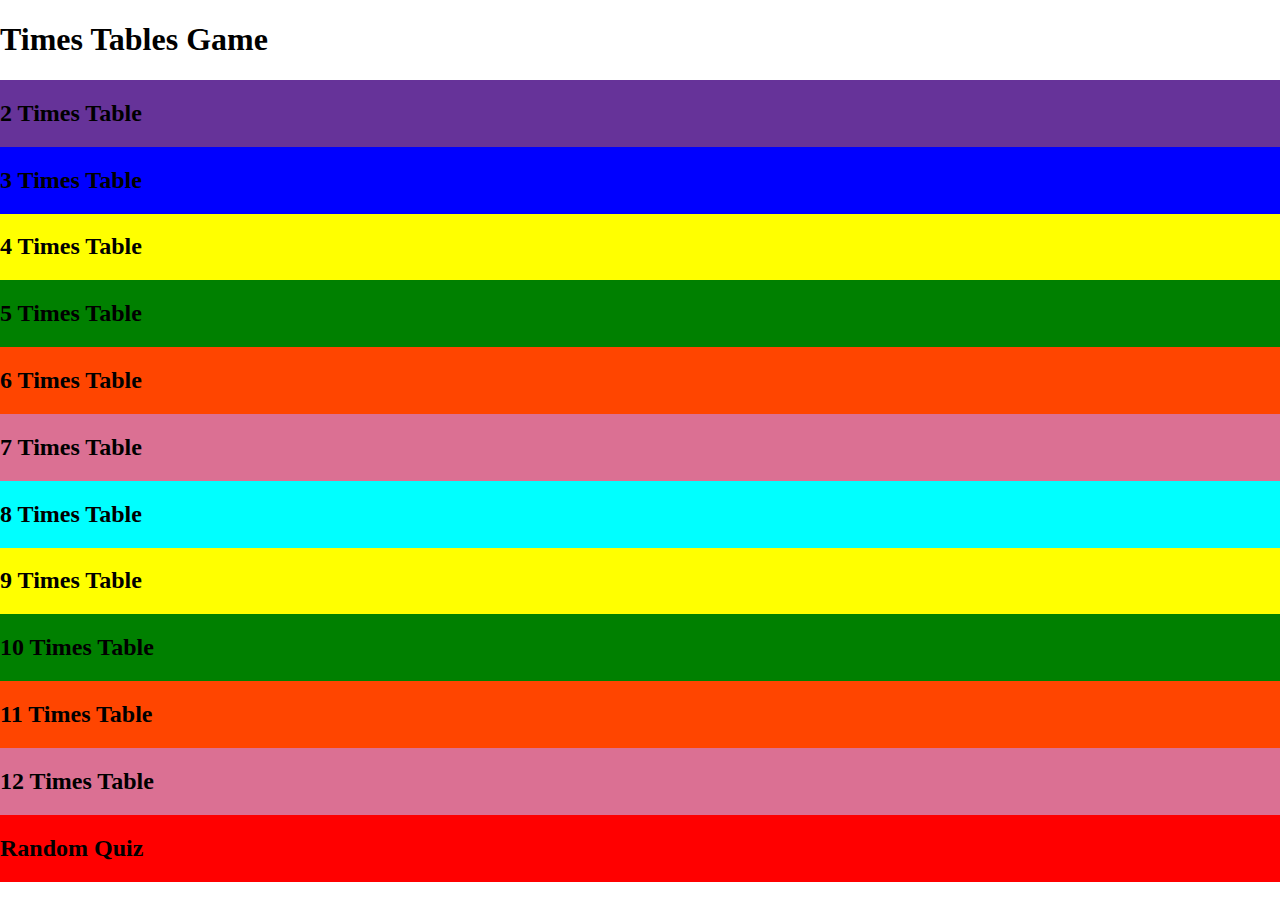
==== index.html @ d4e3c183 "changing up style of page" ====
<!DOCTYPE html>
<html lang="en">
<head>
    <meta charset="UTF-8">
    <meta http-equiv="X-UA-Compatible" content="IE=edge">
    <meta name="viewport" content="width=device-width, initial-scale=1.0">
    <link rel="stylesheet" href="./style.css">
    <title>Home</title>
</head>
<body>
    <h1>Times Tables Game</h1>
    <main>
    <div class="tile t2">
        <h2 class="cardTitle">2 Times Table</h2>
    </div>
    <div class="tile t3">
        <h2 class="cardTitle">3 Times Table</h2>
    </div>
    <div class="tile t4">
        <h2 class="cardTitle">4 Times Table</h2>
    </div>
    <div class="tile t5">
        <h2 class="cardTitle">5 Times Table</h2>
    </div>
    <div class="tile t6">
        <h2 class="cardTitle">6 Times Table</h2>
    </div>
    <div class="tile t7">
        <h2 class="cardTitle">7 Times Table</h2>
    </div>
    <div class="tile t8">
        <h2 class="cardTitle">8 Times Table</h2>
    </div>
    <div class="tile t9">
        <h2 class="cardTitle">9 Times Table</h2>
    </div>
    <div class="tile t10">
        <h2 class="cardTitle">10 Times Table</h2>
    </div>
    <div class="tile t11">
        <h2 class="cardTitle">11 Times Table</h2>
    </div>
    <div class="tile t12">
        <h2 class="cardTitle">12 Times Table</h2>
    </div>
    <div class="tile t1">
        <h2 class="cardTitle">Random Quiz</h2>
    </div>
</main>
</body>
</html>
---- style.css ----
body{
    margin: 0;
    box-sizing: border-box;
    padding: 0;
}

main {
    display: grid;
    flex-wrap: wrap;
    
}

.t1 {
    background-color: red;
}
.t2 {
    background-color: rebeccapurple;
}
.t3 {
    background-color: blue;
}
.t4 {
    background-color: yellow;
}
.t5 {
    background-color: green;
}
.t6 {
    background-color: orangered;
}
.t7 {
    background-color: palevioletred;
}
.t8 {
    background-color: aqua;
}
.t9 {
    background-color: yellow;
}
.t10 {
    background-color: green;
}
.t11 {
    background-color: orangered;
}
.t12 {
    background-color: palevioletred;
}
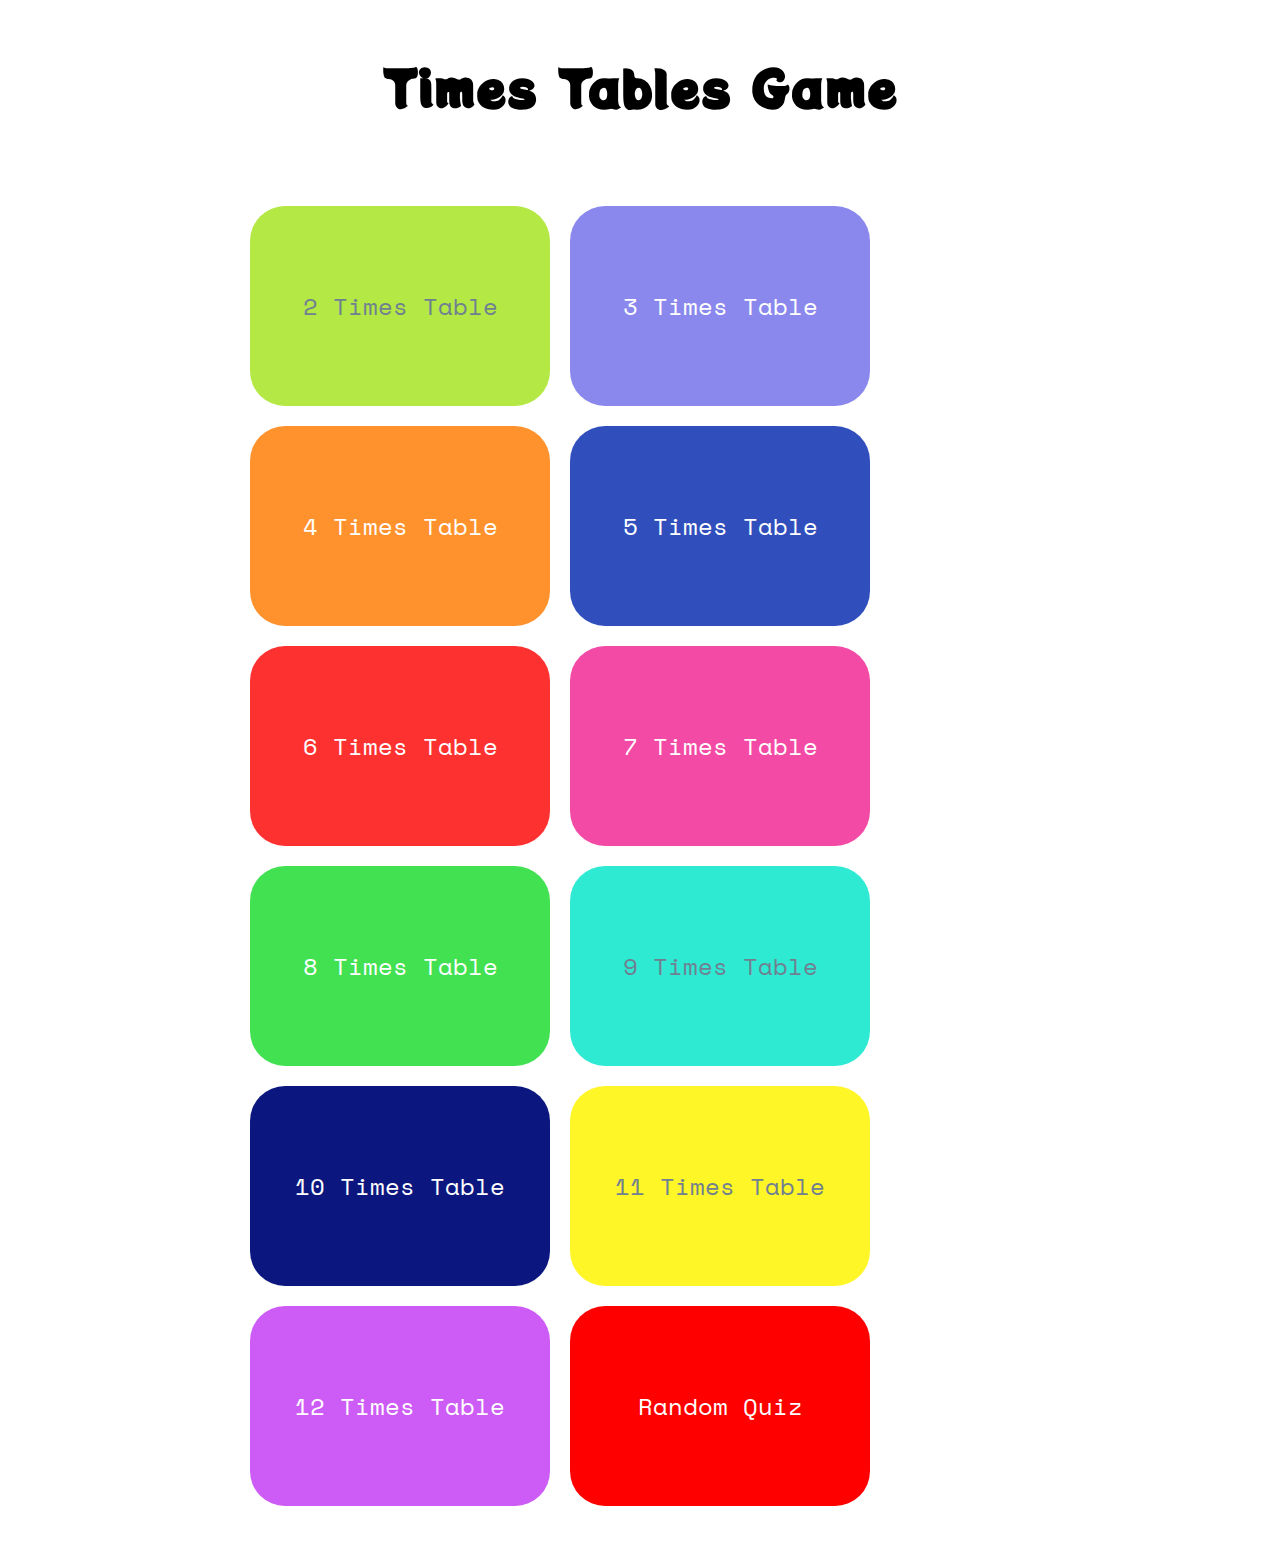
==== commit 67a7f532: "add basic layout of quiz page" ====
--- a/index.html
+++ b/index.html
@@ -1,51 +1,78 @@
 <!DOCTYPE html>
 <html lang="en">
+
 <head>
     <meta charset="UTF-8">
     <meta http-equiv="X-UA-Compatible" content="IE=edge">
     <meta name="viewport" content="width=device-width, initial-scale=1.0">
-    <link rel="stylesheet" href="./style.css">
+    <link rel="stylesheet" href="../resources/css/style.css">
     <title>Home</title>
 </head>
+
 <body>
     <h1>Times Tables Game</h1>
     <main>
-    <div class="tile t2">
-        <h2 class="cardTitle">2 Times Table</h2>
-    </div>
-    <div class="tile t3">
-        <h2 class="cardTitle">3 Times Table</h2>
-    </div>
-    <div class="tile t4">
-        <h2 class="cardTitle">4 Times Table</h2>
-    </div>
-    <div class="tile t5">
-        <h2 class="cardTitle">5 Times Table</h2>
-    </div>
-    <div class="tile t6">
-        <h2 class="cardTitle">6 Times Table</h2>
-    </div>
-    <div class="tile t7">
-        <h2 class="cardTitle">7 Times Table</h2>
-    </div>
-    <div class="tile t8">
-        <h2 class="cardTitle">8 Times Table</h2>
-    </div>
-    <div class="tile t9">
-        <h2 class="cardTitle">9 Times Table</h2>
-    </div>
-    <div class="tile t10">
-        <h2 class="cardTitle">10 Times Table</h2>
-    </div>
-    <div class="tile t11">
-        <h2 class="cardTitle">11 Times Table</h2>
-    </div>
-    <div class="tile t12">
-        <h2 class="cardTitle">12 Times Table</h2>
-    </div>
-    <div class="tile t1">
-        <h2 class="cardTitle">Random Quiz</h2>
-    </div>
-</main>
+        <a href="./two.html">
+            <div class="tile t2">
+                <h2 class="cardTitle">2 Times Table</h2>
+            </div>
+        </a>
+        <a href="./three.html">
+            <div class="tile t3">
+                <h2 class="cardTitle">3 Times Table</h2>
+            </div>
+        </a>
+        <a href="./four.html">
+            <div class="tile t4">
+                <h2 class="cardTitle">4 Times Table</h2>
+            </div>
+        </a>
+        <a href="./five.html">
+            <div class="tile t5">
+                <h2 class="cardTitle">5 Times Table</h2>
+            </div>
+        </a>
+        <a href="./six.html">
+            <div class="tile t6">
+                <h2 class="cardTitle">6 Times Table</h2>
+            </div>
+        </a>
+        <a href="./seven.html">
+            <div class="tile t7">
+                <h2 class="cardTitle">7 Times Table</h2>
+            </div>
+        </a>
+        <a href="./eight.html">
+            <div class="tile t8">
+                <h2 class="cardTitle">8 Times Table</h2>
+            </div>
+        </a>
+        <a href="./nine.html">
+            <div class="tile t9">
+                <h2 class="cardTitle">9 Times Table</h2>
+            </div>
+        </a>
+        <a href="./ten.html">
+            <div class="tile t10">
+                <h2 class="cardTitle">10 Times Table</h2>
+            </div>
+        </a>
+        <a href="./eleven.html">
+            <div class="tile t11">
+                <h2 class="cardTitle">11 Times Table</h2>
+            </div>
+        </a>
+        <a href="./twelve.html">
+            <div class="tile t12">
+                <h2 class="cardTitle">12 Times Table</h2>
+            </div>
+        </a>
+        <a href="./results.html">
+            <div class="tile t1">
+                <h2 class="cardTitle">Random Quiz</h2>
+            </div>
+        </a>
+    </main>
 </body>
+
 </html>--- a/resources/css/style.css
+++ b/resources/css/style.css
@@ -0,0 +1,85 @@
+@import url('https://fonts.googleapis.com/css2?family=Potta+One&family=Space+Mono&display=swap');
+
+body{
+    margin: 0;
+    box-sizing: border-box;
+    padding: 0;
+}
+
+main {
+    display: flex;
+    flex-wrap: wrap;
+    padding: 50px 250px;
+    gap: 20px;
+}
+
+a {
+    text-decoration: none;
+}
+
+h1 {
+    text-align: center;
+    font-family: 'Potta One', cursive;
+    font-size: 50px;
+    margin-top: 50px;
+}
+
+.tile {
+    border-radius: 35px;
+    height: 200px;
+    width: 300px;
+    display: flex;
+    align-items: center;
+    justify-content: center;
+    flex-grow: 1;
+    flex-basis: auto;
+    min-width: 300px;
+}
+
+.cardTitle {
+    color: white;
+    font-family: 'Space Mono', monospace;
+    font-weight: 100;
+    
+}
+
+.t2 .cardTitle, .t9 .cardTitle, .t11 .cardTitle {
+    color: slategrey;
+}
+
+.t1 {
+    background-color: red;
+}
+.t2 {
+    background-color: #B3E845;
+}
+.t3 {
+    background-color: #8A88ED;
+}
+.t4 {
+    background-color:#FF922D;
+}
+.t5 {
+    background-color: #304FBD;
+}
+.t6 {
+    background-color: #FE3131;
+}
+.t7 {
+    background-color: #F34AA5;
+}
+.t8 {
+    background-color: #42E152;
+}
+.t9 {
+    background-color: #2EEAD3;
+}
+.t10 {
+    background-color: #0B177E;
+}
+.t11 {
+    background-color: #FFF628;
+}
+.t12 {
+    background-color: #CD5BF5;
+}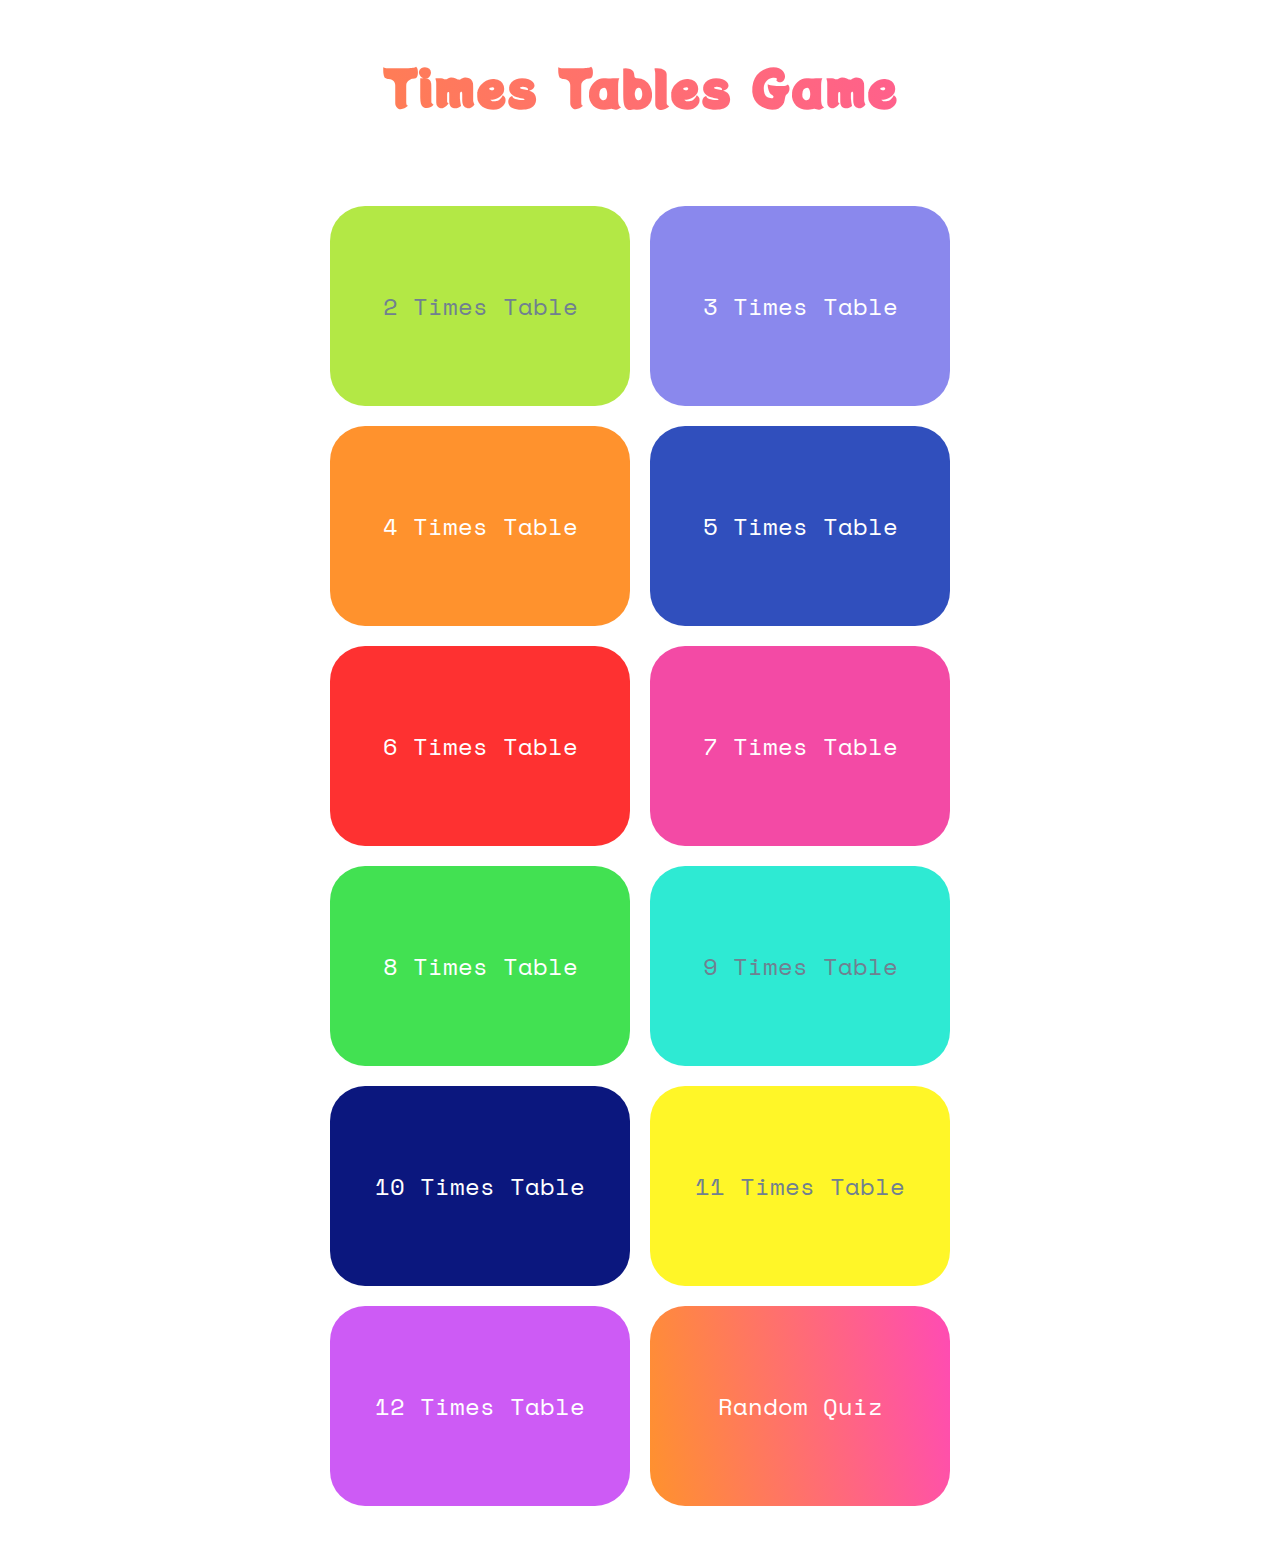
==== commit 635b9b57: "linked html to js" ====
--- a/index.html
+++ b/index.html
@@ -5,74 +5,75 @@
     <meta charset="UTF-8">
     <meta http-equiv="X-UA-Compatible" content="IE=edge">
     <meta name="viewport" content="width=device-width, initial-scale=1.0">
-    <link rel="stylesheet" href="../resources/css/style.css">
+    <link rel="stylesheet" href="css/style.css">
     <title>Home</title>
 </head>
 
 <body>
     <h1>Times Tables Game</h1>
     <main>
-        <a href="./two.html">
+        <a class="2" href="pages/quizpage.html">
             <div class="tile t2">
                 <h2 class="cardTitle">2 Times Table</h2>
             </div>
         </a>
-        <a href="./three.html">
+        <a class="3" href="pages/quizpage.html">
             <div class="tile t3">
                 <h2 class="cardTitle">3 Times Table</h2>
             </div>
         </a>
-        <a href="./four.html">
+        <a class="4" href="pages/quizpage.html">
             <div class="tile t4">
                 <h2 class="cardTitle">4 Times Table</h2>
             </div>
         </a>
-        <a href="./five.html">
+        <a class="5" href="pages/quizpage.html">
             <div class="tile t5">
                 <h2 class="cardTitle">5 Times Table</h2>
             </div>
         </a>
-        <a href="./six.html">
+        <a class="6" href="pages/quizpage.html">
             <div class="tile t6">
                 <h2 class="cardTitle">6 Times Table</h2>
             </div>
         </a>
-        <a href="./seven.html">
+        <a class="7" href="pages/quizpage.html">
             <div class="tile t7">
                 <h2 class="cardTitle">7 Times Table</h2>
             </div>
         </a>
-        <a href="./eight.html">
+        <a class="8" href="pages/quizpage.html">
             <div class="tile t8">
                 <h2 class="cardTitle">8 Times Table</h2>
             </div>
         </a>
-        <a href="./nine.html">
+        <a class="9" href="pages/quizpage.html">
             <div class="tile t9">
                 <h2 class="cardTitle">9 Times Table</h2>
             </div>
         </a>
-        <a href="./ten.html">
+        <a class="10" href="pages/quizpage.html">
             <div class="tile t10">
                 <h2 class="cardTitle">10 Times Table</h2>
             </div>
         </a>
-        <a href="./eleven.html">
+        <a class="11" href="pages/quizpage.html">
             <div class="tile t11">
                 <h2 class="cardTitle">11 Times Table</h2>
             </div>
         </a>
-        <a href="./twelve.html">
+        <a class="12" href="pages/quizpage.html">
             <div class="tile t12">
                 <h2 class="cardTitle">12 Times Table</h2>
             </div>
         </a>
-        <a href="./results.html">
+        <a class="random" href="pages/random.html">
             <div class="tile t1">
                 <h2 class="cardTitle">Random Quiz</h2>
             </div>
         </a>
     </main>
+    <script src="./index.js"></script>
 </body>
 
 </html>--- a/css/style.css
+++ b/css/style.css
@@ -0,0 +1,89 @@
+@import url('https://fonts.googleapis.com/css2?family=Potta+One&family=Space+Mono&display=swap');
+
+body{
+    margin: 0;
+    box-sizing: border-box;
+    padding: 0;
+}
+
+main {
+    display: flex;
+    flex-wrap: wrap;
+    padding: 50px 250px;
+    gap: 20px;
+    justify-content: center;
+}
+
+a {
+    text-decoration: none;
+}
+
+h1 {
+    text-align: center;
+    font-family: 'Potta One', cursive;
+    font-size: 50px;
+    margin-top: 50px;
+    background: -webkit-linear-gradient(10deg,#FF922D, #ff4bb4);
+    -webkit-background-clip: text;
+    -webkit-text-fill-color: transparent;
+}
+
+.tile {
+    border-radius: 35px;
+    height: 200px;
+    width: 300px;
+    display: flex;
+    align-items: center;
+    justify-content: center;
+    flex-grow: 1;
+    flex-basis: auto;
+    min-width: 300px;
+}
+
+.cardTitle {
+    color: white;
+    font-family: 'Space Mono', monospace;
+    font-weight: 100;
+    
+}
+
+.t2 .cardTitle, .t9 .cardTitle, .t11 .cardTitle {
+    color: slategrey;
+}
+
+.t1 {
+    background: -webkit-linear-gradient(10deg,#FF922D, #ff4bb4);
+}
+.t2 {
+    background-color: #B3E845;
+}
+.t3 {
+    background-color: #8A88ED;
+}
+.t4 {
+    background-color:#FF922D;
+}
+.t5 {
+    background-color: #304FBD;
+}
+.t6 {
+    background-color: #FE3131;
+}
+.t7 {
+    background-color: #F34AA5;
+}
+.t8 {
+    background-color: #42E152;
+}
+.t9 {
+    background-color: #2EEAD3;
+}
+.t10 {
+    background-color: #0B177E;
+}
+.t11 {
+    background-color: #FFF628;
+}
+.t12 {
+    background-color: #CD5BF5;
+}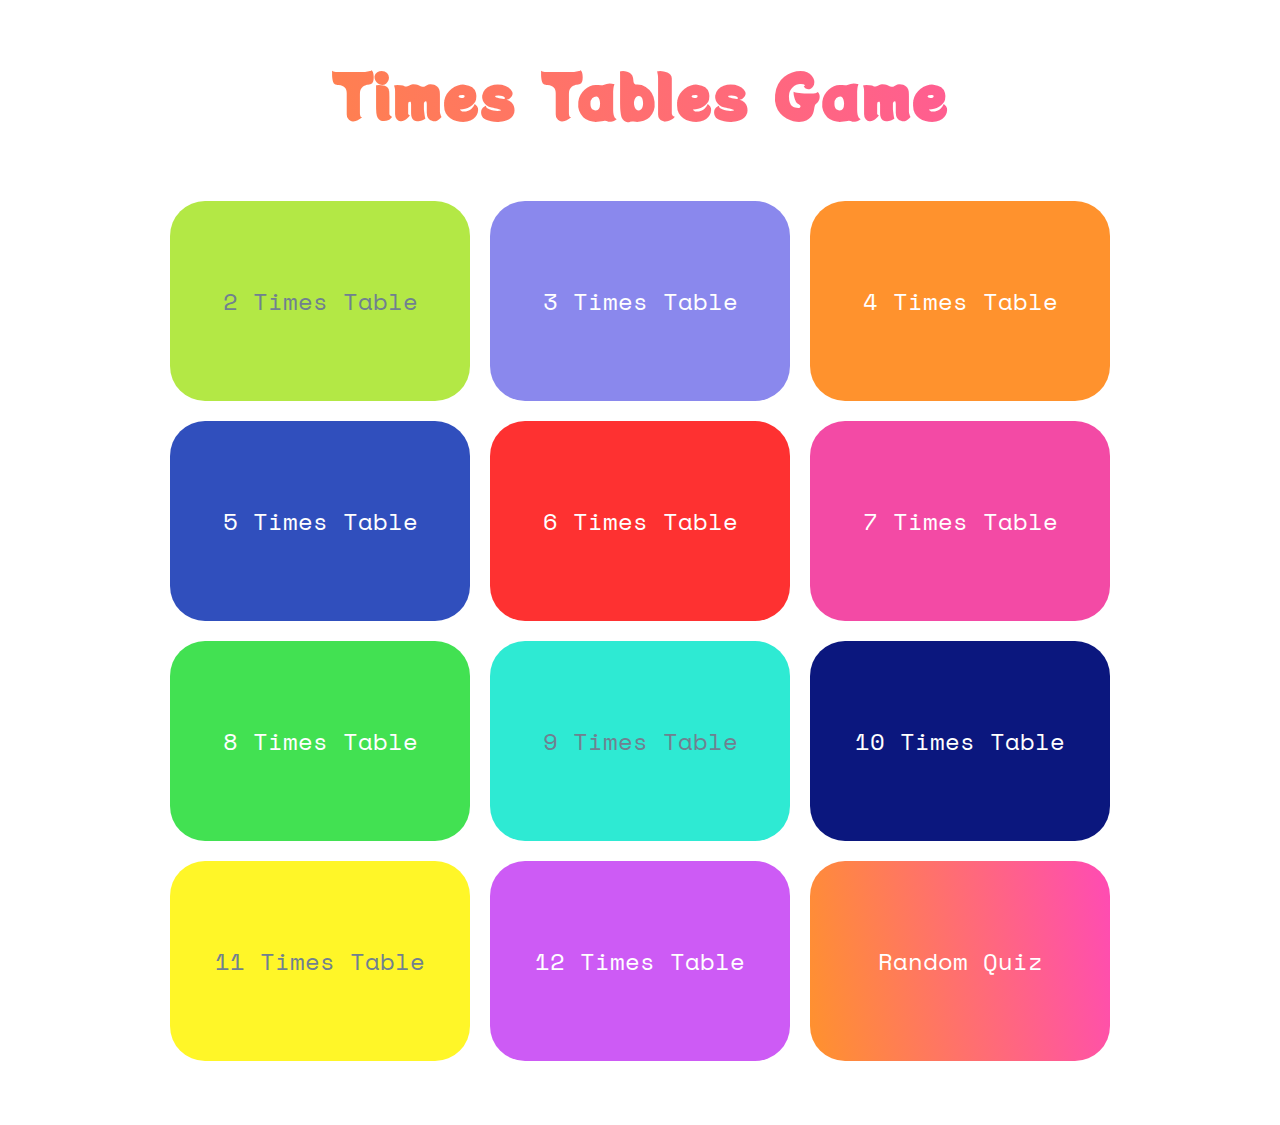
==== commit 61f05140: "move each page styles to its own css file" ====
--- a/index.html
+++ b/index.html
@@ -6,72 +6,50 @@
     <meta http-equiv="X-UA-Compatible" content="IE=edge">
     <meta name="viewport" content="width=device-width, initial-scale=1.0">
     <link rel="stylesheet" href="css/style.css">
+    <link rel="stylesheet" href="css/quizpage.css">
+    <link rel="stylesheet" href="css/results.css">
     <title>Home</title>
 </head>
 
 <body>
     <h1>Times Tables Game</h1>
-    <main>
-        <a class="2" href="pages/quizpage.html">
-            <div class="tile t2">
-                <h2 class="cardTitle">2 Times Table</h2>
-            </div>
-        </a>
-        <a class="3" href="pages/quizpage.html">
-            <div class="tile t3">
-                <h2 class="cardTitle">3 Times Table</h2>
-            </div>
-        </a>
-        <a class="4" href="pages/quizpage.html">
-            <div class="tile t4">
-                <h2 class="cardTitle">4 Times Table</h2>
-            </div>
-        </a>
-        <a class="5" href="pages/quizpage.html">
-            <div class="tile t5">
-                <h2 class="cardTitle">5 Times Table</h2>
-            </div>
-        </a>
-        <a class="6" href="pages/quizpage.html">
-            <div class="tile t6">
-                <h2 class="cardTitle">6 Times Table</h2>
-            </div>
-        </a>
-        <a class="7" href="pages/quizpage.html">
-            <div class="tile t7">
-                <h2 class="cardTitle">7 Times Table</h2>
-            </div>
-        </a>
-        <a class="8" href="pages/quizpage.html">
-            <div class="tile t8">
-                <h2 class="cardTitle">8 Times Table</h2>
-            </div>
-        </a>
-        <a class="9" href="pages/quizpage.html">
-            <div class="tile t9">
-                <h2 class="cardTitle">9 Times Table</h2>
-            </div>
-        </a>
-        <a class="10" href="pages/quizpage.html">
-            <div class="tile t10">
-                <h2 class="cardTitle">10 Times Table</h2>
-            </div>
-        </a>
-        <a class="11" href="pages/quizpage.html">
-            <div class="tile t11">
-                <h2 class="cardTitle">11 Times Table</h2>
-            </div>
-        </a>
-        <a class="12" href="pages/quizpage.html">
-            <div class="tile t12">
-                <h2 class="cardTitle">12 Times Table</h2>
-            </div>
-        </a>
-        <a class="random" href="pages/random.html">
-            <div class="tile t1">
-                <h2 class="cardTitle">Random Quiz</h2>
-            </div>
-        </a>
+    <main id="flex-container">
+        <div class="tile t2">
+            <h2 class="cardTitle">2 Times Table</h2>
+        </div>
+        <div class="tile t3">
+            <h2 class="cardTitle">3 Times Table</h2>
+        </div>
+        <div class="tile t4">
+            <h2 class="cardTitle">4 Times Table</h2>
+        </div>
+        <div class="tile t5">
+            <h2 class="cardTitle">5 Times Table</h2>
+        </div>
+        <div class="tile t6">
+            <h2 class="cardTitle">6 Times Table</h2>
+        </div>
+        <div class="tile t7">
+            <h2 class="cardTitle">7 Times Table</h2>
+        </div>
+        <div class="tile t8">
+            <h2 class="cardTitle">8 Times Table</h2>
+        </div>
+        <div class="tile t9">
+            <h2 class="cardTitle">9 Times Table</h2>
+        </div>
+        <div class="tile t10">
+            <h2 class="cardTitle">10 Times Table</h2>
+        </div>
+        <div class="tile t11">
+            <h2 class="cardTitle">11 Times Table</h2>
+        </div>
+        <div class="tile t12">
+            <h2 class="cardTitle">12 Times Table</h2>
+        </div>
+        <div class="tile t1">
+            <h2 class="cardTitle">Random Quiz</h2>
+        </div>
     </main>
     <script src="./index.js"></script>
 </body>
--- a/css/style.css
+++ b/css/style.css
@@ -1,89 +1,114 @@
-@import url('https://fonts.googleapis.com/css2?family=Potta+One&family=Space+Mono&display=swap');
+@import url("https://fonts.googleapis.com/css2?family=Potta+One&family=Space+Mono&display=swap");
+@import url("https://fonts.googleapis.com/css2?family=Strait&display=swap");
 
-body{
-    margin: 0;
-    box-sizing: border-box;
-    padding: 0;
+* {
+  margin: 0;
+  padding: 0;
+}
+
+html {
+  min-height: 100%;
+}
+
+body {
+  box-sizing: border-box;
+  font-family: "Space Mono", monospace;
+  min-height: 100vh;
+  display: flex;
+  flex-direction: column;
 }
 
 main {
-    display: flex;
-    flex-wrap: wrap;
-    padding: 50px 250px;
-    gap: 20px;
-    justify-content: center;
+  display: flex;
+  flex-wrap: wrap;
+  padding: 5% 10%;
+  gap: 20px;
+  justify-content: center;
+  text-align: center;
+  overflow: auto;
 }
 
 a {
-    text-decoration: none;
+  text-decoration: none;
 }
 
 h1 {
-    text-align: center;
-    font-family: 'Potta One', cursive;
-    font-size: 50px;
-    margin-top: 50px;
-    background: -webkit-linear-gradient(10deg,#FF922D, #ff4bb4);
-    -webkit-background-clip: text;
-    -webkit-text-fill-color: transparent;
+  text-align: center;
+  font-family: "Potta One", cursive;
+  font-size: 60px;
+  margin-top: 50px;
+  background: -webkit-linear-gradient(10deg, #ff922d, #ff4bb4);
+  -webkit-background-clip: text;
+  -webkit-text-fill-color: transparent;
 }
 
 .tile {
-    border-radius: 35px;
-    height: 200px;
-    width: 300px;
-    display: flex;
-    align-items: center;
-    justify-content: center;
-    flex-grow: 1;
-    flex-basis: auto;
-    min-width: 300px;
+  border-radius: 35px;
+  height: 200px;
+  width: 300px;
+  display: flex;
+  align-items: center;
+  justify-content: center;
+  flex-basis: auto;
+  min-width: 300px;
+  cursor: pointer;
+}
+
+.tile:hover {
+  transform: translateY(-10px);
+  box-shadow: 1px 1px 5px 5px rgba(0, 0, 0, 0.082);
 }
 
 .cardTitle {
-    color: white;
-    font-family: 'Space Mono', monospace;
-    font-weight: 100;
-    
-}
-
-.t2 .cardTitle, .t9 .cardTitle, .t11 .cardTitle {
-    color: slategrey;
+  font-family: "Space Mono", monospace;
+  font-weight: 100;
 }
 
 .t1 {
-    background: -webkit-linear-gradient(10deg,#FF922D, #ff4bb4);
+  background: -webkit-linear-gradient(10deg, #ff922d, #ff4bb4);
+  color: white;
 }
 .t2 {
-    background-color: #B3E845;
+  background-color: #b3e845;
+  color: slategrey;
 }
 .t3 {
-    background-color: #8A88ED;
+  background-color: #8a88ed;
+  color: white;
 }
 .t4 {
-    background-color:#FF922D;
+  background-color: #ff922d;
+  color: white;
 }
 .t5 {
-    background-color: #304FBD;
+  background-color: #304fbd;
+  color: white;
 }
 .t6 {
-    background-color: #FE3131;
+  background-color: #fe3131;
+  color: white;
 }
 .t7 {
-    background-color: #F34AA5;
+  background-color: #f34aa5;
+  color: white;
 }
 .t8 {
-    background-color: #42E152;
+  background-color: #42e152;
+  color: white;
 }
 .t9 {
-    background-color: #2EEAD3;
+  background-color: #2eead3;
+  color: slategray;
 }
 .t10 {
-    background-color: #0B177E;
+  background-color: #0b177e;
+  color: white;
 }
 .t11 {
-    background-color: #FFF628;
+  background-color: #fff628;
+  color: slategray;
 }
 .t12 {
-    background-color: #CD5BF5;
-}+  background-color: #cd5bf5;
+  color: white;
+}
--- a/css/quizpage.css
+++ b/css/quizpage.css
@@ -0,0 +1,78 @@
+/* quizpage styles */
+
+.quizpage {
+  flex-direction: column;
+}
+
+.subtitle {
+  border-radius: 30px;
+  height: 50px;
+  margin: 0 30px;
+  display: flex;
+  align-items: center;
+  justify-content: center;
+  text-decoration: none;
+  font-size: 25px;
+  padding: 15px;
+  min-width: 460px;
+}
+
+.questionBox {
+  margin: 30px 25%;
+  padding: 20px;
+  border-radius: 30px;
+  height: 300px;
+  display: flex;
+  align-items: center;
+  justify-content: center;
+  font-family: "Strait", sans-serif;
+  font-size: 35px;
+  flex-direction: column;
+}
+
+.input {
+  width: 175px;
+  height: 50px;
+  align-self: center;
+  background-color: white;
+  font-family: "Strait", sans-serif;
+  font-size: 35px;
+  color: slategrey;
+  margin-top: 1em;
+  border-radius: 30px;
+  padding: 15px;
+  border-top-style: hidden;
+  border-right-style: hidden;
+  border-left-style: hidden;
+  border-bottom-style: hidden;
+}
+
+.input:focus {
+  outline: none;
+}
+
+.button {
+  margin-top: 40px;
+  font-size: 20px;
+  letter-spacing: 2px;
+}
+
+footer {
+  margin-top: auto;
+  padding: 20px 50px;
+}
+
+.home {
+  height: 50px;
+  cursor: pointer;
+}
+
+.questionNum {
+  display: inline;
+  float: right;
+  font-size: 40px;
+  font-family: "Space Mono", monospace;
+  background: -webkit-linear-gradient(10deg, #ff922d, #ff4bb4);
+  -webkit-background-clip: text;
+  -webkit-text-fill-color: transparent;
+}
--- a/css/results.css
+++ b/css/results.css
@@ -0,0 +1,44 @@
+/* results page styles */
+
+.results-page {
+  display: flex;
+  flex-direction: column;
+  padding: 50px 50px 0;
+}
+
+.results-container {
+  display: flex;
+  flex-direction: row;
+  flex-wrap: wrap;
+  justify-content: center;
+  padding: 50px 10% 0;
+}
+
+.result-tile {
+  width: 370px;
+  padding: 5px;
+  margin: 10px 20px;
+  display: flex;
+  align-items: flex-start;
+  color: slategray;
+  font-size: 25px;
+}
+
+.result-tile > p {
+  display: flex;
+  align-items: center;
+}
+.results-message {
+  padding: 5px;
+  margin-top: 1em;
+  background: -webkit-linear-gradient(10deg, #ff922d, #ff4bb4);
+  -webkit-background-clip: text;
+  -webkit-text-fill-color: transparent;
+  font-size: 25px;
+}
+
+.tick,
+.cross {
+  height: 50px;
+  margin-left: 20px;
+}
